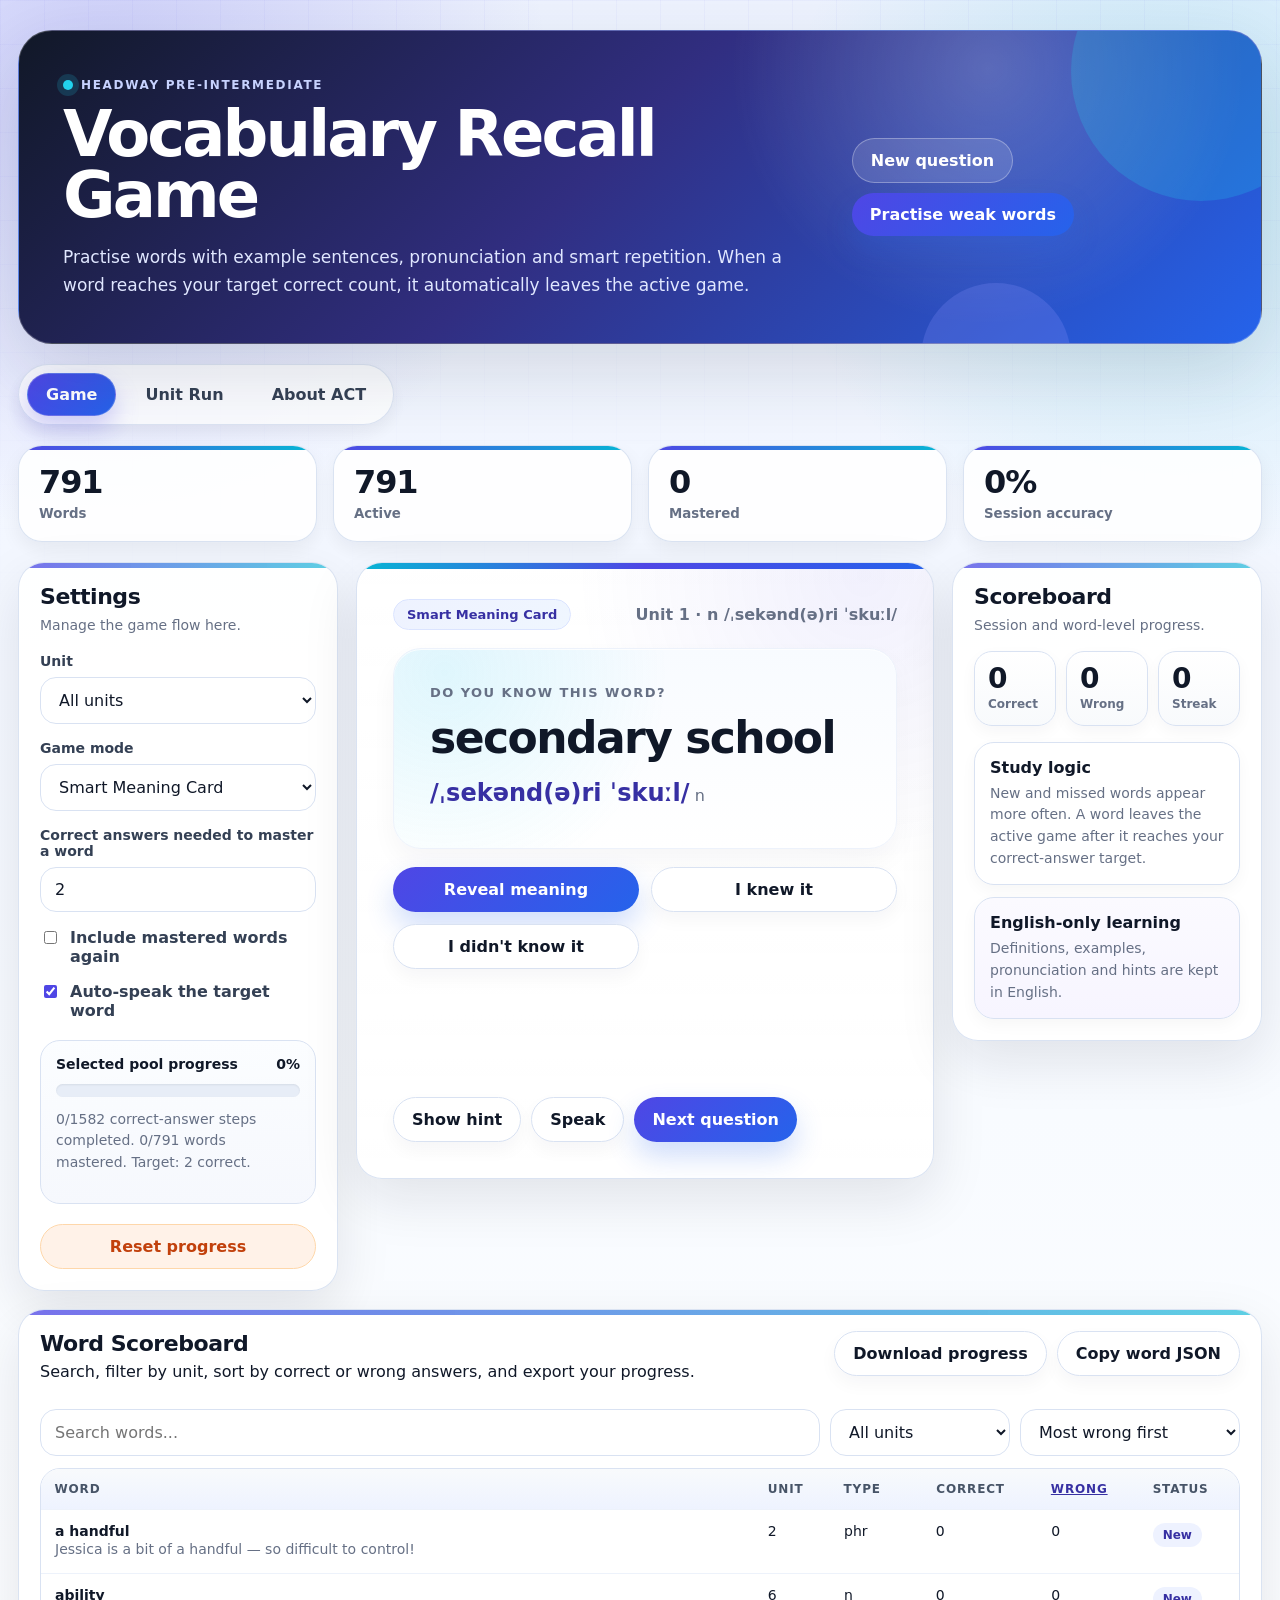
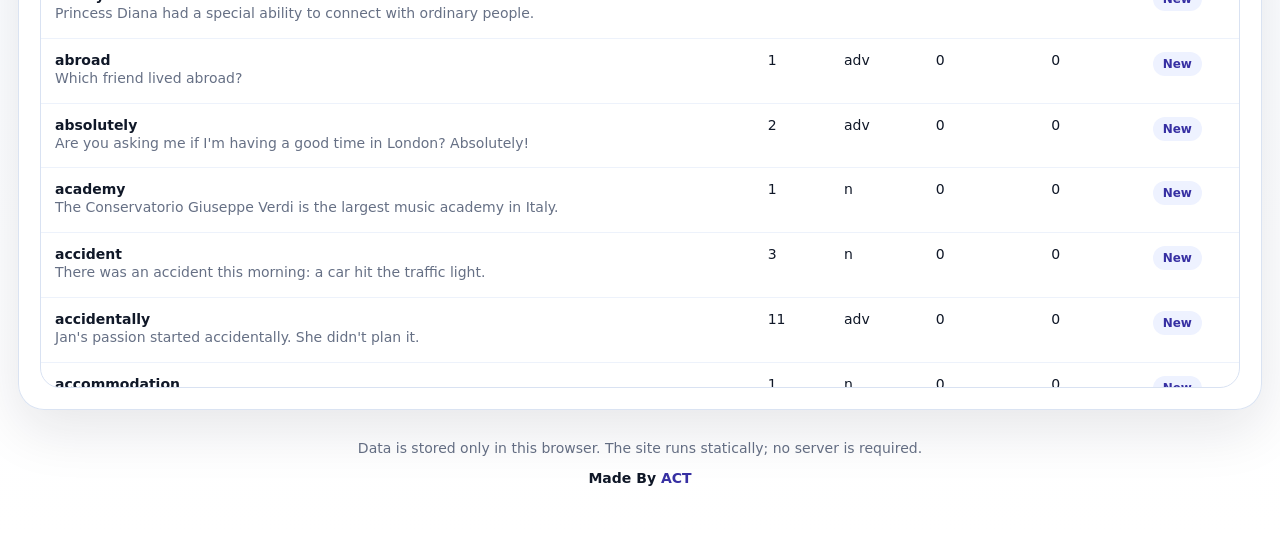
==== vocabulary-game/index.html @ 0c507285 "Add files via upload" ====
<!DOCTYPE html>
<html lang="en">
<head>
  <meta charset="UTF-8" />
  <meta name="viewport" content="width=device-width, initial-scale=1.0" />
  <title>Vocabulary Recall Game</title>
  <link rel="stylesheet" href="styles.css" />
</head>
<body>
  <div class="page-shell">
    <header class="site-header">
      <div>
        <p class="eyebrow">Headway Pre-Intermediate</p>
        <h1>Vocabulary Recall Game</h1>
        <p class="subtitle">Practise words with example sentences, pronunciation and smart repetition. When a word reaches your target correct count, it automatically leaves the active game.</p>
      </div>
      <div class="header-actions">
        <button class="ghost-button" id="newGameBtn">New question</button>
        <button class="primary-button" id="reviewBtn">Practise weak words</button>
      </div>
    </header>

    <nav class="page-tabs" aria-label="Main navigation">
      <button class="page-tab active" type="button" data-page="game">Game</button>
      <button class="page-tab" type="button" data-page="run">Unit Run</button>
      <button class="page-tab" type="button" data-page="about">About ACT</button>
    </nav>

    <section id="gamePage" class="page-view active">
      <section class="stats-strip" aria-label="General progress">
        <article><span id="totalWordsStat">0</span><small>Words</small></article>
        <article><span id="activeWordsStat">0</span><small>Active</small></article>
        <article><span id="masteredWordsStat">0</span><small>Mastered</small></article>
        <article><span id="sessionAccuracyStat">0%</span><small>Session accuracy</small></article>
      </section>

      <main class="app-grid">
        <aside class="panel settings-panel">
          <div class="panel-heading">
            <h2>Settings</h2>
            <p>Manage the game flow here.</p>
          </div>

          <label class="field-label" for="unitSelect">Unit</label>
          <select id="unitSelect"></select>

          <label class="field-label" for="modeSelect">Game mode</label>
          <select id="modeSelect">
            <option value="meaningCard">Smart Meaning Card</option>
            <option value="typeWord">Definition → Type the word</option>
            <option value="wordMeaning">Word → Choose the meaning</option>
          </select>

          <label class="field-label" for="targetCorrect">Correct answers needed to master a word</label>
          <input id="targetCorrect" type="number" min="1" max="10" value="2" />

          <label class="check-row">
            <input id="includeMastered" type="checkbox" />
            <span>Include mastered words again</span>
          </label>

          <label class="check-row">
            <input id="autoSpeak" type="checkbox" checked />
            <span>Auto-speak the target word</span>
          </label>

          <div class="progress-box">
            <div class="progress-top"><span>Selected pool progress</span><strong id="poolPercent">0%</strong></div>
            <div class="progress-track"><div id="poolProgress" class="progress-fill"></div></div>
            <p id="poolSummary" class="muted">No data yet.</p>
          </div>

          <button class="danger-button" id="resetProgressBtn">Reset progress</button>
        </aside>

        <section class="game-card" aria-live="polite">
          <div class="game-card-top">
            <span id="questionModeBadge" class="badge">Game</span>
            <span id="wordMeta" class="word-meta">Unit -</span>
          </div>

          <div id="questionArea" class="question-area"></div>
          <div id="optionsArea" class="options-area"></div>
          <div id="feedbackArea" class="feedback-area"></div>

          <div class="game-actions">
            <button class="ghost-button" id="hintBtn">Show hint</button>
            <button class="ghost-button" id="speakBtn">Speak</button>
            <button class="primary-button" id="nextBtn">Next question</button>
          </div>
        </section>

        <aside class="panel session-panel">
          <div class="panel-heading">
            <h2>Scoreboard</h2>
            <p>Session and word-level progress.</p>
          </div>
          <div class="score-mini">
            <div><strong id="sessionCorrect">0</strong><span>Correct</span></div>
            <div><strong id="sessionWrong">0</strong><span>Wrong</span></div>
            <div><strong id="sessionStreak">0</strong><span>Streak</span></div>
          </div>
          <div class="tip-card">
            <strong>Study logic</strong>
            <p>New and missed words appear more often. A word leaves the active game after it reaches your correct-answer target.</p>
          </div>
          <div class="tip-card english-only">
            <strong>English-only learning</strong>
            <p>Definitions, examples, pronunciation and hints are kept in English.</p>
          </div>
        </aside>
      </main>

      <section class="management-grid scoreboard-only">
        <div class="panel table-panel">
          <div class="table-header">
            <div>
              <h2>Word Scoreboard</h2>
              <p>Search, filter by unit, sort by correct or wrong answers, and export your progress.</p>
            </div>
            <div class="row-actions">
              <button class="ghost-button" id="exportProgressBtn">Download progress</button>
              <button class="ghost-button" id="copyWordsBtn">Copy word JSON</button>
            </div>
          </div>
          <div class="score-controls">
            <input id="searchInput" class="search-input" placeholder="Search words..." />
            <select id="scoreUnitFilter" aria-label="Filter scoreboard by unit"></select>
            <select id="scoreSortSelect" aria-label="Sort scoreboard">
              <option value="wrongDesc">Most wrong first</option>
              <option value="wrongAsc">Fewest wrong first</option>
              <option value="correctDesc">Most correct first</option>
              <option value="correctAsc">Fewest correct first</option>
              <option value="unitAsc">Unit order</option>
              <option value="unitDesc">Unit order reverse</option>
              <option value="typeAsc">Type A–Z</option>
              <option value="typeDesc">Type Z–A</option>
              <option value="statusDesc">Status: mastered first</option>
              <option value="statusAsc">Status: new first</option>
              <option value="az">A–Z</option>
              <option value="za">Z–A</option>
            </select>
          </div>
          <div class="table-scroll">
            <table>
              <thead>
                <tr>
                  <th><button class="score-sort-header" type="button" data-score-sort="word">Word</button></th>
                  <th><button class="score-sort-header" type="button" data-score-sort="unit">Unit</button></th>
                  <th><button class="score-sort-header" type="button" data-score-sort="type">Type</button></th>
                  <th><button class="score-sort-header" type="button" data-score-sort="correct">Correct</button></th>
                  <th><button class="score-sort-header" type="button" data-score-sort="wrong">Wrong</button></th>
                  <th><button class="score-sort-header" type="button" data-score-sort="status">Status</button></th>
                </tr>
              </thead>
              <tbody id="scoreTableBody"></tbody>
            </table>
          </div>
        </div>
      </section>
    </section>

    <section id="runPage" class="page-view">
      <section class="panel run-hero-panel">
        <div>
          <p class="eyebrow dark-eyebrow">Fast practice</p>
          <h2>Unit Run Challenge</h2>
          <p>Choose a unit or all words, then play a short run focused on fast recall. Your normal word progress and scoreboard continue to update in the background.</p>
        </div>
        <div class="run-hero-stats" aria-label="Run summary">
          <article><strong id="runLearnedTotal">0</strong><span>Mastered words</span></article>
          <article><strong id="runActiveTotal">0</strong><span>Active words</span></article>
        </div>
      </section>

      <main class="run-layout">
        <aside class="panel run-setup-panel">
          <div class="panel-heading">
            <h2>Run Setup</h2>
            <p>Start a quick game-like session. The run mixes the three learning modes automatically.</p>
          </div>

          <label class="field-label" for="runUnitSelect">Run unit</label>
          <select id="runUnitSelect"></select>

          <label class="field-label" for="runLengthSelect">Run length</label>
          <select id="runLengthSelect">
            <option value="10">10 words · quick run</option>
            <option value="20" selected>20 words · standard run</option>
            <option value="30">30 words · long run</option>
          </select>

          <button class="primary-button full-button" id="startRunBtn">Start Unit Run</button>

          <div class="progress-box run-progress-box">
            <div class="progress-top"><span>Run progress</span><strong id="runPercent">0%</strong></div>
            <div class="progress-track"><div id="runProgress" class="progress-fill"></div></div>
            <p id="runCounter" class="muted">No run started yet.</p>
          </div>

          <div class="run-mini-score">
            <div><strong id="runCorrect">0</strong><span>Correct</span></div>
            <div><strong id="runWrong">0</strong><span>Wrong</span></div>
            <div><strong id="runLearned">0</strong><span>Learned</span></div>
          </div>
        </aside>

        <section class="game-card run-game-card" aria-live="polite">
          <div class="game-card-top">
            <span id="runModeBadge" class="badge">Unit Run</span>
            <span id="runWordMeta" class="word-meta">Choose a run to begin</span>
          </div>

          <div id="runQuestionArea" class="question-area"></div>
          <div id="runOptionsArea" class="options-area"></div>
          <div id="runFeedbackArea" class="feedback-area"></div>

          <div class="game-actions">
            <button class="ghost-button" id="runHintBtn">Show hint</button>
            <button class="ghost-button" id="runSpeakBtn">Speak</button>
            <button class="primary-button" id="runNextBtn">Next question</button>
            <button class="ghost-button" id="runQuitBtn">End run</button>
          </div>
        </section>

        <aside class="panel run-result-panel hidden" id="runResultsPanel">
          <div class="panel-heading">
            <h2>Run Results</h2>
            <p>Your progress after this challenge.</p>
          </div>
          <div id="runResultsContent"></div>
          <div class="row-actions run-result-actions">
            <button class="primary-button" id="replayRunBtn">Play again</button>
            <button class="ghost-button" id="runReviewWeakBtn">Review weak words</button>
          </div>
        </aside>
      </main>
    </section>

    <section id="addPage" class="page-view">
      <section class="management-grid add-only">
        <div class="panel add-panel">
          <div class="panel-heading">
            <h2>Add Your Own Words</h2>
            <p>Your added words are stored in this browser and included in the game.</p>
          </div>
          <form id="addWordForm" class="word-form">
            <input name="english" placeholder="English word / phrase" required />
            <input name="partOfSpeech" placeholder="Part of speech, e.g. n, v, adj" />
            <input name="phonetics" placeholder="Phonetics, e.g. /wɜːd/" />
            <input name="unit" type="number" min="1" max="99" placeholder="Unit" />
            <textarea name="example" placeholder="English example sentence" required></textarea>
            <textarea name="definition" placeholder="Optional English definition / clue"></textarea>
            <button class="primary-button" type="submit">Add word</button>
          </form>

          <details class="import-box">
            <summary>Bulk add with CSV / JSON</summary>
            <p class="muted">CSV columns: english, partOfSpeech, phonetics, example, unit, definition</p>
            <textarea id="bulkInput" placeholder='english,partOfSpeech,phonetics,example,unit
reliable,adj,/rɪˈlaɪəb(ə)l/,She is a reliable friend.,7'></textarea>
            <div class="row-actions">
              <button class="ghost-button" id="importCsvBtn">Import</button>
              <button class="ghost-button" id="exportCustomBtn">Export custom words</button>
            </div>
          </details>
        </div>
      </section>
    </section>

    <section id="aboutPage" class="page-view">
      <div class="panel about-panel">
        <div class="panel-heading">
          <h2>About ACT</h2>
          <p>This vocabulary game was made by ACT.</p>
        </div>
        <p>For feature requests or extra development requests, contact: <a href="mailto:acantutar3@gmail.com">acantutar3@gmail.com</a>.</p>
      </div>
    </section>

    <footer class="site-footer">
      <p>Data is stored only in this browser. The site runs statically; no server is required.</p>
      <p class="footer-credit">Made By <a href="#about" id="actFooterLink">ACT</a></p>
    </footer>
  </div>

  <div id="toast" class="toast" role="status"></div>
  <script src="words.js"></script>
  <script src="app.js"></script>
</body>
</html>
---- vocabulary-game/styles.css ----
:root {
  --bg: #eef3ff;
  --bg-2: #f8fbff;
  --card: #ffffff;
  --card-soft: #f9fbff;
  --ink: #101828;
  --muted: #667085;
  --muted-2: #98a2b3;
  --line: #d9e2f2;
  --line-soft: #edf2fb;
  --primary: #4f46e5;
  --primary-dark: #3730a3;
  --primary-soft: #eef2ff;
  --accent: #06b6d4;
  --accent-soft: #ecfeff;
  --success: #16803c;
  --success-bg: #e8f8ef;
  --danger: #c2410c;
  --danger-bg: #fff2e8;
  --warning: #b7791f;
  --warning-bg: #fff8e6;
  --shadow-sm: 0 8px 20px rgba(16, 24, 40, .06);
  --shadow: 0 20px 55px rgba(16, 24, 40, .10);
  --shadow-lg: 0 28px 80px rgba(30, 41, 59, .14);
  --radius: 26px;
  --radius-sm: 18px;
}

* { box-sizing: border-box; }

html { scroll-behavior: smooth; }

body {
  margin: 0;
  min-height: 100vh;
  font-family: Inter, ui-sans-serif, system-ui, -apple-system, BlinkMacSystemFont, "Segoe UI", sans-serif;
  background:
    radial-gradient(circle at 8% 4%, rgba(79, 70, 229, .22), transparent 28rem),
    radial-gradient(circle at 92% 8%, rgba(6, 182, 212, .18), transparent 25rem),
    linear-gradient(180deg, var(--bg) 0%, var(--bg-2) 52%, #ffffff 100%);
  color: var(--ink);
}

body::before {
  content: "";
  position: fixed;
  inset: 0;
  pointer-events: none;
  background-image:
    linear-gradient(rgba(79, 70, 229, .035) 1px, transparent 1px),
    linear-gradient(90deg, rgba(79, 70, 229, .035) 1px, transparent 1px);
  background-size: 44px 44px;
  mask-image: linear-gradient(180deg, #000 0%, transparent 70%);
}

button, input, select, textarea { font: inherit; }
button { cursor: pointer; }
button:focus-visible, input:focus-visible, select:focus-visible, textarea:focus-visible, a:focus-visible {
  outline: 3px solid rgba(79, 70, 229, .28);
  outline-offset: 3px;
}
::selection { background: rgba(79, 70, 229, .18); }

.page-shell {
  position: relative;
  width: min(1440px, calc(100% - 36px));
  margin: 0 auto;
  padding: 30px 0 52px;
}

.site-header {
  position: relative;
  overflow: hidden;
  display: flex;
  justify-content: space-between;
  gap: 28px;
  align-items: center;
  padding: clamp(28px, 4vw, 44px);
  border: 1px solid rgba(255, 255, 255, .24);
  border-radius: 34px;
  background:
    radial-gradient(circle at 78% 12%, rgba(255, 255, 255, .22), transparent 16rem),
    linear-gradient(135deg, #111827 0%, #312e81 46%, #2563eb 100%);
  color: #fff;
  box-shadow: var(--shadow-lg);
}

.site-header::before,
.site-header::after {
  content: "";
  position: absolute;
  border-radius: 999px;
  pointer-events: none;
}
.site-header::before {
  width: 260px;
  height: 260px;
  right: -70px;
  top: -90px;
  background: rgba(34, 211, 238, .22);
}
.site-header::after {
  width: 150px;
  height: 150px;
  right: 190px;
  bottom: -90px;
  background: rgba(129, 140, 248, .26);
}
.site-header > * { position: relative; z-index: 1; }

.eyebrow {
  display: inline-flex;
  align-items: center;
  gap: 8px;
  margin: 0 0 12px;
  letter-spacing: .14em;
  text-transform: uppercase;
  color: #c7d2fe;
  font-weight: 850;
  font-size: 12px;
}
.eyebrow::before {
  content: "";
  width: 10px;
  height: 10px;
  border-radius: 50%;
  background: #22d3ee;
  box-shadow: 0 0 0 6px rgba(34, 211, 238, .16);
}

h1, h2, h3, p { margin-top: 0; }
h1 {
  max-width: 900px;
  font-size: clamp(36px, 5vw, 66px);
  line-height: .96;
  letter-spacing: -.045em;
  margin-bottom: 16px;
}
h2 { font-size: 22px; letter-spacing: -.02em; margin-bottom: 6px; }
h3 { letter-spacing: -.015em; }
.subtitle { max-width: 820px; color: #e0e7ff; font-size: 17px; line-height: 1.65; margin-bottom: 0; }
.header-actions, .row-actions, .game-actions { display: flex; gap: 10px; flex-wrap: wrap; }

.page-tabs {
  display: flex;
  gap: 10px;
  flex-wrap: wrap;
  margin: 20px 0;
  padding: 8px;
  width: fit-content;
  max-width: 100%;
  border: 1px solid rgba(217, 226, 242, .9);
  border-radius: 999px;
  background: rgba(255, 255, 255, .76);
  box-shadow: var(--shadow-sm);
}
.page-tab {
  border: 1px solid transparent;
  background: transparent;
  color: #344054;
  border-radius: 999px;
  padding: 11px 18px;
  font-weight: 850;
  transition: transform .16s ease, background .16s ease, color .16s ease, box-shadow .16s ease;
}
.page-tab:hover { background: #f5f7fb; transform: translateY(-1px); }
.page-tab.active {
  background: linear-gradient(135deg, var(--primary), #2563eb);
  border-color: rgba(255,255,255,.2);
  color: #fff;
  box-shadow: 0 12px 24px rgba(79, 70, 229, .25);
}
.page-view { display: none; }
.page-view.active { display: block; }

.primary-button, .ghost-button, .danger-button {
  border: 0;
  border-radius: 999px;
  padding: 12px 18px;
  font-weight: 800;
  transition: transform .18s ease, box-shadow .18s ease, background .18s ease, border-color .18s ease, color .18s ease;
}
.primary-button {
  background: linear-gradient(135deg, var(--primary), #2563eb);
  color: #fff;
  box-shadow: 0 14px 28px rgba(37, 99, 235, .22);
}
.primary-button:hover { background: linear-gradient(135deg, var(--primary-dark), #1d4ed8); transform: translateY(-1px); box-shadow: 0 18px 36px rgba(37, 99, 235, .28); }
.ghost-button { background: #fff; color: var(--ink); border: 1px solid var(--line); box-shadow: 0 8px 18px rgba(16, 24, 40, .04); }
.site-header .ghost-button { background: rgba(255,255,255,.12); color: #fff; border-color: rgba(255,255,255,.30); box-shadow: none; }
.ghost-button:hover { transform: translateY(-1px); border-color: #c7d2fe; box-shadow: 0 12px 24px rgba(16, 24, 40, .08); }
.site-header .ghost-button:hover { background: rgba(255,255,255,.18); border-color: rgba(255,255,255,.48); }
.danger-button { background: var(--danger-bg); color: var(--danger); width: 100%; border: 1px solid #fed7aa; }
.danger-button:hover { transform: translateY(-1px); box-shadow: 0 12px 24px rgba(194, 65, 12, .12); }

.stats-strip {
  display: grid;
  grid-template-columns: repeat(4, 1fr);
  gap: 16px;
  margin: 20px 0;
}
.stats-strip article {
  position: relative;
  overflow: hidden;
  background: rgba(255,255,255,.88);
  border: 1px solid rgba(217, 226, 242, .96);
  border-radius: 24px;
  padding: 20px;
  box-shadow: var(--shadow-sm);
}
.stats-strip article::before {
  content: "";
  position: absolute;
  left: 0;
  right: 0;
  top: 0;
  height: 4px;
  background: linear-gradient(90deg, var(--primary), var(--accent));
}
.stats-strip span { display: block; font-size: 32px; line-height: 1; font-weight: 900; letter-spacing: -.035em; }
.stats-strip small { display: block; margin-top: 8px; color: var(--muted); font-weight: 800; }

.app-grid {
  display: grid;
  grid-template-columns: 320px minmax(0, 1fr) 310px;
  gap: 18px;
  align-items: start;
}

.panel, .game-card {
  background: rgba(255,255,255,.92);
  border: 1px solid rgba(217, 226, 242, .96);
  border-radius: var(--radius);
  box-shadow: var(--shadow);
}
.panel {
  position: relative;
  overflow: hidden;
  padding: 21px;
}
.panel::before {
  content: "";
  position: absolute;
  inset: 0 0 auto 0;
  height: 5px;
  background: linear-gradient(90deg, rgba(79, 70, 229, .85), rgba(6, 182, 212, .72));
  opacity: .9;
}
.panel-heading { position: relative; }
.panel-heading p, .muted { color: var(--muted); font-size: 14px; line-height: 1.55; margin-bottom: 14px; }

.field-label {
  display: block;
  font-weight: 850;
  color: #344054;
  margin: 16px 0 8px;
  font-size: 14px;
}
select, input, textarea {
  width: 100%;
  border: 1px solid var(--line);
  border-radius: 16px;
  padding: 12px 14px;
  background: #fff;
  color: var(--ink);
  outline: none;
  transition: border-color .18s ease, box-shadow .18s ease, background .18s ease;
}
select:hover, input:hover, textarea:hover { border-color: #c7d2fe; }
select:focus, input:focus, textarea:focus { border-color: #818cf8; box-shadow: 0 0 0 4px rgba(129, 140, 248, .18); }
textarea { min-height: 92px; resize: vertical; }

.check-row {
  display: flex;
  gap: 10px;
  align-items: flex-start;
  color: #344054;
  font-weight: 700;
  margin: 16px 0;
}
.check-row input { width: auto; margin-top: 3px; accent-color: var(--primary); }
.progress-box {
  background: linear-gradient(180deg, #fbfdff, #f6f8fd);
  border: 1px solid var(--line);
  border-radius: 20px;
  padding: 15px;
  margin: 20px 0;
}
.progress-top { display: flex; justify-content: space-between; gap: 12px; font-weight: 850; font-size: 14px; }
.progress-track { height: 13px; background: #e7edf7; border-radius: 999px; overflow: hidden; margin: 12px 0; box-shadow: inset 0 1px 2px rgba(16, 24, 40, .08); }
.progress-fill { height: 100%; width: 0%; background: linear-gradient(90deg, #22d3ee, #4f46e5, #2563eb); border-radius: 999px; transition: width .3s ease; }

.game-card {
  position: relative;
  overflow: hidden;
  padding: clamp(22px, 3vw, 36px);
  min-height: 520px;
  background:
    radial-gradient(circle at 88% 2%, rgba(79, 70, 229, .08), transparent 18rem),
    linear-gradient(180deg, rgba(255,255,255,.98), rgba(255,255,255,.92));
}
.game-card::before {
  content: "";
  position: absolute;
  inset: 0 0 auto 0;
  height: 6px;
  background: linear-gradient(90deg, var(--accent), var(--primary), #2563eb);
}
.game-card > * { position: relative; }
.game-card-top { display: flex; justify-content: space-between; align-items: center; gap: 12px; margin-bottom: 18px; }
.badge {
  display: inline-flex; align-items: center; gap: 8px;
  padding: 7px 13px;
  background: linear-gradient(135deg, var(--primary-soft), #eff6ff);
  color: var(--primary-dark);
  border: 1px solid #dbe4ff;
  border-radius: 999px;
  font-weight: 900;
  font-size: 13px;
}
.word-meta { color: var(--muted); font-weight: 800; }
.question-area {
  min-height: 178px;
  display: flex;
  flex-direction: column;
  justify-content: center;
  border-radius: 28px;
  background:
    radial-gradient(circle at 10% 12%, rgba(34, 211, 238, .12), transparent 14rem),
    linear-gradient(180deg, #f8fbff, #ffffff);
  border: 1px solid var(--line-soft);
  padding: clamp(20px, 4vw, 36px);
  margin-bottom: 18px;
  box-shadow: inset 0 1px 0 rgba(255,255,255,.8), 0 12px 26px rgba(16, 24, 40, .04);
}
.question-label { color: var(--muted); font-weight: 900; font-size: 13px; text-transform: uppercase; letter-spacing: .11em; margin-bottom: 12px; }
.question-text { font-size: clamp(26px, 4vw, 44px); line-height: 1.16; font-weight: 900; letter-spacing: -.035em; margin: 0; }
.question-subtext { margin: 12px 0 0; color: var(--muted); font-size: 16px; line-height: 1.55; }
.phonetic { font-size: 24px; color: var(--primary-dark); font-weight: 900; }
.options-area { display: grid; grid-template-columns: repeat(2, minmax(0, 1fr)); gap: 12px; }
.option-button {
  border: 1px solid var(--line);
  background: #fff;
  color: var(--ink);
  border-radius: 20px;
  min-height: 66px;
  padding: 15px 16px;
  text-align: left;
  font-weight: 850;
  box-shadow: var(--shadow-sm);
  transition: transform .16s ease, border-color .16s ease, box-shadow .16s ease, background .16s ease;
}
.option-button:hover { border-color: #a5b4fc; transform: translateY(-1px); box-shadow: 0 14px 28px rgba(16, 24, 40, .08); }
.option-button.correct { background: linear-gradient(180deg, #effdf4, var(--success-bg)); border-color: #86efac; color: var(--success); }
.option-button.wrong { background: linear-gradient(180deg, #fff7ed, var(--danger-bg)); border-color: #fed7aa; color: var(--danger); }
.option-button:disabled { cursor: default; opacity: .92; transform: none; box-shadow: var(--shadow-sm); }
.option-button.sentence-option { font-weight: 700; line-height: 1.4; }

.feedback-area { min-height: 92px; margin: 18px 0; }
.feedback-box {
  padding: 15px 16px;
  border-radius: 20px;
  border: 1px solid var(--line);
  background: #f8fafc;
  box-shadow: 0 8px 20px rgba(16, 24, 40, .035);
}
.feedback-box.success { border-color: #86efac; background: var(--success-bg); }
.feedback-box.danger { border-color: #fed7aa; background: var(--danger-bg); }
.feedback-box strong { display: block; margin-bottom: 6px; }
.example-reveal { margin: 8px 0 0; color: #344054; line-height: 1.55; }

.score-mini { display: grid; grid-template-columns: repeat(3, 1fr); gap: 10px; margin-bottom: 16px; }
.score-mini div {
  border: 1px solid var(--line);
  border-radius: 18px;
  padding: 13px;
  background: linear-gradient(180deg, #ffffff, #f8fafc);
  box-shadow: 0 6px 16px rgba(16, 24, 40, .04);
}
.score-mini strong { display: block; font-size: 28px; line-height: 1; letter-spacing: -.03em; }
.score-mini span { color: var(--muted); font-size: 12px; font-weight: 850; }
.tip-card { border: 1px solid var(--line); border-radius: 20px; padding: 15px; background: #fff; margin-top: 12px; box-shadow: 0 6px 16px rgba(16, 24, 40, .035); }
.tip-card p { margin: 6px 0 0; color: var(--muted); font-size: 14px; line-height: 1.55; }
.english-only { background: linear-gradient(180deg, #fbfaff, #f7f5ff); }

.management-grid { display: grid; grid-template-columns: 420px 1fr; gap: 18px; margin-top: 18px; align-items: start; }
.management-grid.scoreboard-only, .management-grid.add-only { grid-template-columns: 1fr; }
.add-only .add-panel { max-width: 820px; width: 100%; margin: 0 auto; }
.about-panel { max-width: 760px; margin: 0 auto; }
.word-form { display: grid; gap: 10px; }
.import-box { margin-top: 16px; border-top: 1px solid var(--line); padding-top: 16px; }
.import-box summary { font-weight: 850; cursor: pointer; }
.import-box textarea { margin: 12px 0; min-height: 120px; }
.table-header { display: flex; justify-content: space-between; gap: 16px; align-items: flex-start; margin-bottom: 12px; }
.score-controls { display: grid; grid-template-columns: minmax(220px, 1fr) 180px 220px; gap: 10px; margin-bottom: 12px; }
.search-input { margin-bottom: 0; }
.table-scroll { overflow: auto; max-height: 520px; border: 1px solid var(--line); border-radius: 20px; background: #fff; box-shadow: inset 0 1px 0 rgba(255,255,255,.9); }
table { width: 100%; border-collapse: collapse; min-width: 720px; }
th, td { padding: 13px 14px; border-bottom: 1px solid var(--line-soft); text-align: left; font-size: 14px; vertical-align: top; }
tbody tr { transition: background .14s ease; }
tbody tr:hover { background: #f8fbff; }
th { position: sticky; top: 0; background: linear-gradient(180deg, #f8fafc, #eef3ff); z-index: 1; color: #475467; font-size: 12px; text-transform: uppercase; letter-spacing: .07em; }
.status-pill { display: inline-flex; border-radius: 999px; padding: 5px 10px; font-size: 12px; font-weight: 900; }
.status-pill.mastered { color: var(--success); background: var(--success-bg); }
.status-pill.learning { color: var(--warning); background: var(--warning-bg); }
.status-pill.new { color: var(--primary-dark); background: var(--primary-soft); }
.site-footer { color: var(--muted); text-align: center; margin-top: 30px; font-size: 14px; }
.footer-credit { font-weight: 900; color: var(--ink); margin-bottom: 0; }
.footer-credit a { color: var(--primary-dark); text-decoration: none; }
.footer-credit a:hover { text-decoration: underline; }
.toast {
  position: fixed; right: 22px; bottom: 22px;
  background: #111827; color: #fff;
  padding: 12px 16px; border-radius: 16px;
  opacity: 0; transform: translateY(10px); pointer-events: none;
  transition: opacity .2s ease, transform .2s ease;
  max-width: 360px; z-index: 10;
  box-shadow: 0 18px 38px rgba(17, 24, 39, .26);
}
.toast.show { opacity: 1; transform: translateY(0); }
.hidden { display: none !important; }

.explanation-option { font-weight: 700; line-height: 1.4; }
.type-clue-text { font-size: clamp(20px, 3vw, 32px); }
.type-answer-form { display: grid; grid-template-columns: minmax(0, 1fr) auto; gap: 10px; width: 100%; }
.type-answer-form input.correct-input { border-color: #86efac; background: var(--success-bg); color: var(--success); font-weight: 850; }
.type-answer-form input.wrong-input { border-color: #fed7aa; background: var(--danger-bg); color: var(--danger); font-weight: 850; }
.score-sort-header {
  border: 0;
  background: transparent;
  color: inherit;
  font: inherit;
  text-transform: inherit;
  letter-spacing: inherit;
  padding: 0;
  font-weight: 900;
  cursor: pointer;
}
.score-sort-header:hover,
.score-sort-header.active { color: var(--primary-dark); text-decoration: underline; }

@media (prefers-reduced-motion: reduce) {
  *, *::before, *::after { scroll-behavior: auto !important; transition-duration: .01ms !important; animation-duration: .01ms !important; }
}

@media (max-width: 1120px) {
  .app-grid, .management-grid { grid-template-columns: 1fr; }
  .settings-panel { order: 2; }
  .session-panel { order: 3; }
}
@media (max-width: 760px) {
  .page-shell { width: min(100% - 18px, 1440px); padding-top: 10px; }
  .site-header { display: block; padding: 24px; border-radius: 26px; }
  .site-header::after { display: none; }
  .header-actions { margin-top: 18px; }
  .page-tabs { width: 100%; border-radius: 24px; }
  .page-tab { flex: 1 1 auto; }
  .stats-strip { grid-template-columns: repeat(2, 1fr); }
  .options-area { grid-template-columns: 1fr; }
  .score-controls { grid-template-columns: 1fr; }
  .table-header { display: block; }
  .type-answer-form { grid-template-columns: 1fr; }
  h1 { font-size: 36px; }
}
@media (max-width: 480px) {
  .stats-strip { grid-template-columns: 1fr; }
  .score-mini { grid-template-columns: 1fr; }
  .game-card-top { align-items: flex-start; flex-direction: column; }
}

.dictionary-definition-list {
  margin: 8px 0 0 20px;
  padding: 0;
  color: #344054;
  line-height: 1.55;
}
.dictionary-definition-list li + li { margin-top: 6px; }

.full-button { width: 100%; justify-content: center; margin-top: 18px; }
.dark-eyebrow { color: var(--primary-dark); margin-bottom: 8px; }
.dark-eyebrow::before { background: var(--primary); box-shadow: 0 0 0 6px rgba(79, 70, 229, .12); }
.run-hero-panel {
  display: flex;
  justify-content: space-between;
  gap: 22px;
  align-items: center;
  margin: 20px 0 18px;
  background:
    radial-gradient(circle at 88% 12%, rgba(34, 211, 238, .12), transparent 16rem),
    linear-gradient(180deg, rgba(255,255,255,.96), rgba(255,255,255,.88));
}
.run-hero-panel h2 { font-size: clamp(28px, 4vw, 44px); margin-bottom: 8px; }
.run-hero-panel p { color: var(--muted); line-height: 1.6; max-width: 780px; margin-bottom: 0; }
.run-hero-stats { display: grid; grid-template-columns: repeat(2, minmax(120px, 1fr)); gap: 12px; min-width: 280px; }
.run-hero-stats article, .run-result-grid article, .run-mini-score div {
  border: 1px solid var(--line);
  border-radius: 20px;
  background: linear-gradient(180deg, #ffffff, #f8fafc);
  box-shadow: 0 6px 16px rgba(16, 24, 40, .04);
  padding: 14px;
}
.run-hero-stats strong, .run-result-grid strong, .run-mini-score strong {
  display: block;
  font-size: 28px;
  line-height: 1;
  letter-spacing: -.03em;
}
.run-hero-stats span, .run-result-grid span, .run-mini-score span { color: var(--muted); font-size: 12px; font-weight: 850; }
.run-layout {
  display: grid;
  grid-template-columns: 300px minmax(0, 1fr) 320px;
  gap: 18px;
  align-items: start;
}
.run-game-card { min-height: 560px; }
.run-progress-box { margin-bottom: 14px; }
.run-mini-score { display: grid; grid-template-columns: repeat(3, 1fr); gap: 9px; }
.run-result-panel { background: linear-gradient(180deg, rgba(255,255,255,.96), rgba(248,251,255,.94)); }
.run-result-grid { display: grid; grid-template-columns: repeat(2, 1fr); gap: 10px; margin: 12px 0 16px; }
.run-word-list { border-top: 1px solid var(--line); padding-top: 14px; margin-top: 14px; }
.run-word-list strong { display: block; margin-bottom: 8px; }
.run-word-list ul { margin: 0; padding-left: 18px; color: #344054; line-height: 1.7; }
.run-result-actions { margin-top: 16px; }

@media (max-width: 1120px) {
  .run-layout { grid-template-columns: 1fr; }
  .run-result-panel { order: 3; }
}
@media (max-width: 760px) {
  .run-hero-panel { display: block; }
  .run-hero-stats { min-width: 0; margin-top: 16px; }
}
@media (max-width: 480px) {
  .run-hero-stats, .run-result-grid, .run-mini-score { grid-template-columns: 1fr; }
}
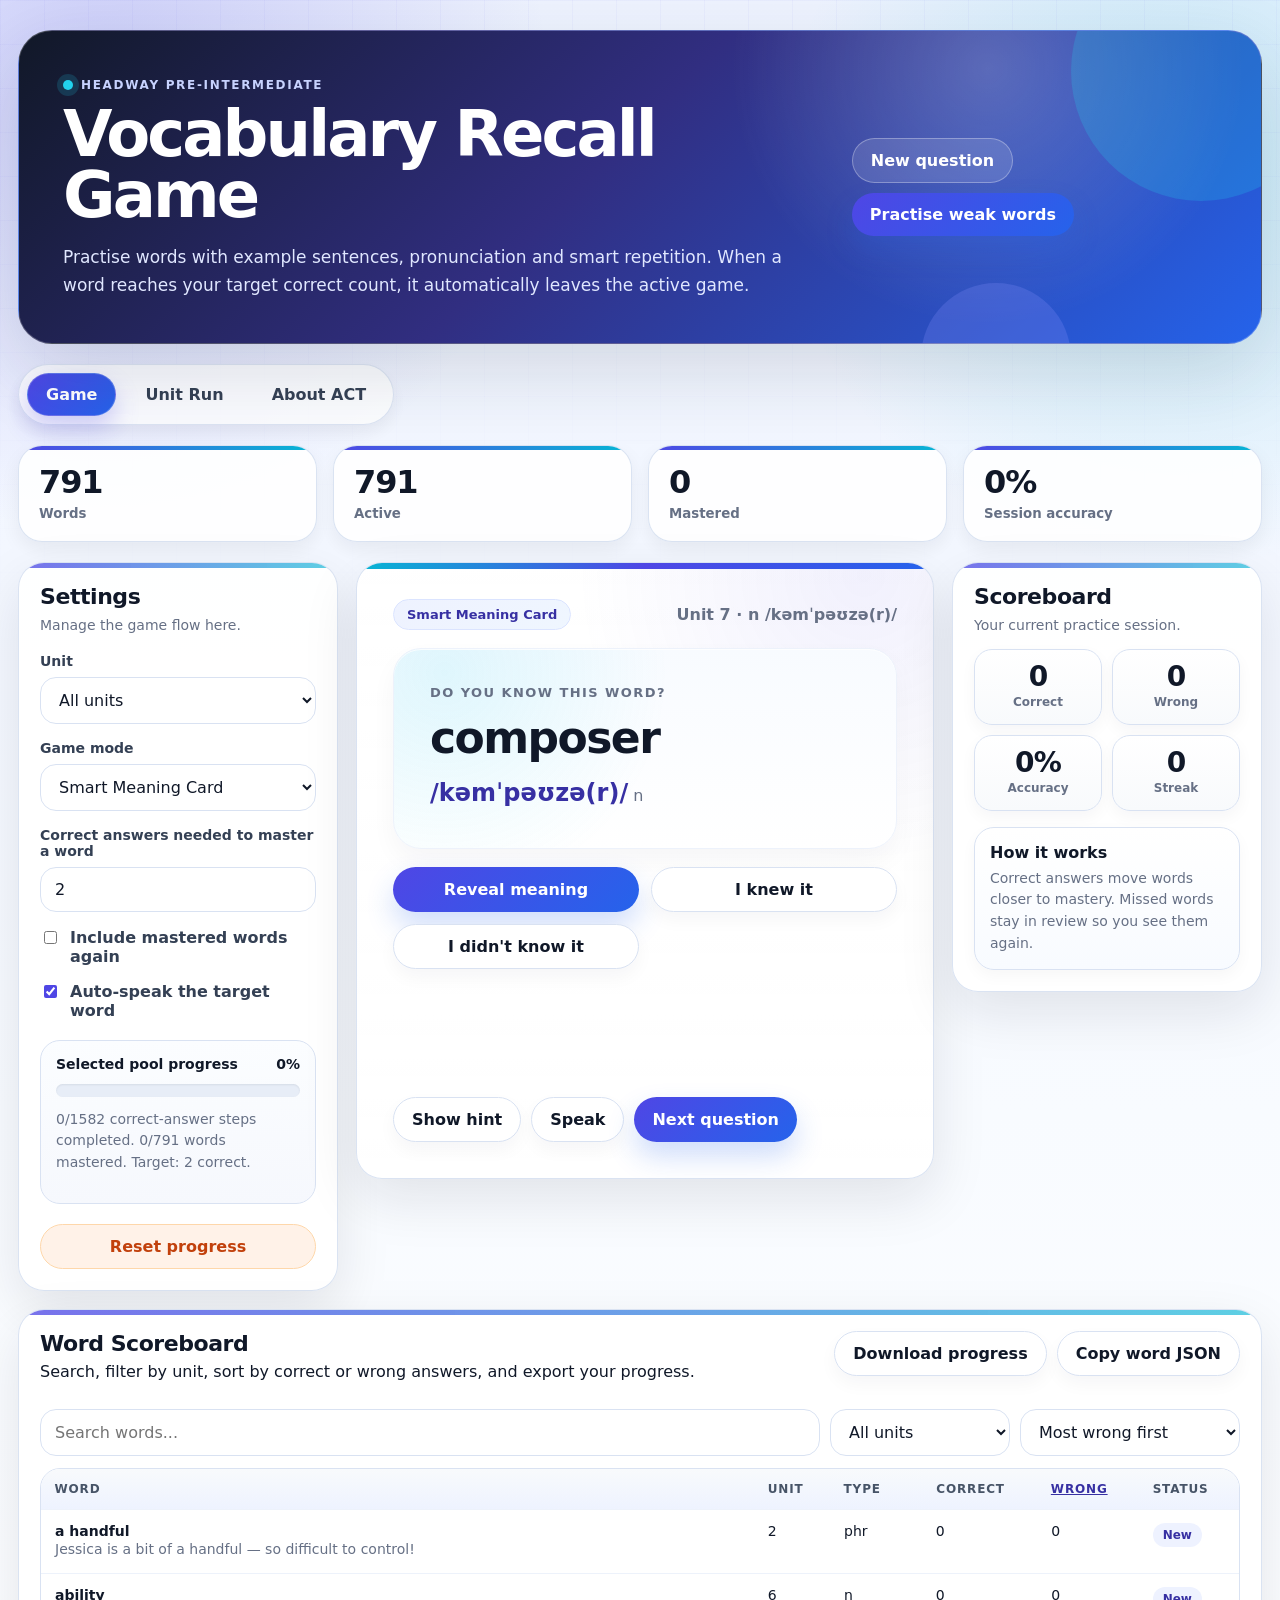
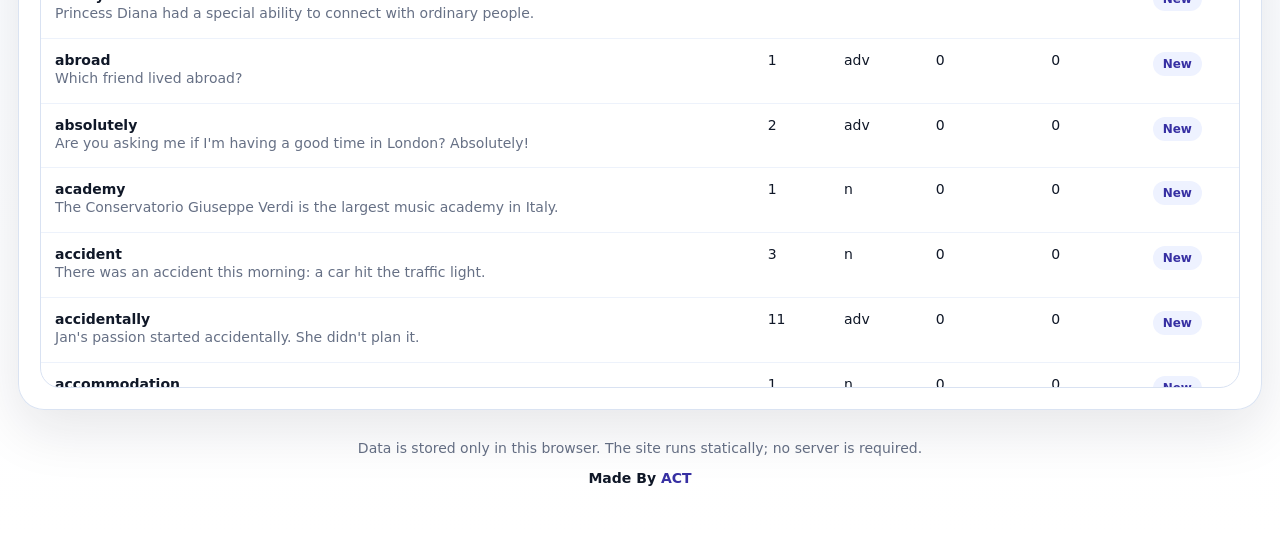
==== commit 29db3ff3: "Add files via upload" ====
--- a/vocabulary-game/index.html
+++ b/vocabulary-game/index.html
@@ -91,22 +91,19 @@
         </section>
 
         <aside class="panel session-panel">
-          <div class="panel-heading">
+          <div class="panel-heading scoreboard-heading">
             <h2>Scoreboard</h2>
-            <p>Session and word-level progress.</p>
-          </div>
-          <div class="score-mini">
+            <p>Your current practice session.</p>
+          </div>
+          <div class="score-mini score-mini-compact">
             <div><strong id="sessionCorrect">0</strong><span>Correct</span></div>
             <div><strong id="sessionWrong">0</strong><span>Wrong</span></div>
+            <div><strong id="sessionAccuracyMini">0%</strong><span>Accuracy</span></div>
             <div><strong id="sessionStreak">0</strong><span>Streak</span></div>
           </div>
-          <div class="tip-card">
-            <strong>Study logic</strong>
-            <p>New and missed words appear more often. A word leaves the active game after it reaches your correct-answer target.</p>
-          </div>
-          <div class="tip-card english-only">
-            <strong>English-only learning</strong>
-            <p>Definitions, examples, pronunciation and hints are kept in English.</p>
+          <div class="scoreboard-note">
+            <strong>How it works</strong>
+            <p>Correct answers move words closer to mastery. Missed words stay in review so you see them again.</p>
           </div>
         </aside>
       </main>
--- a/vocabulary-game/styles.css
+++ b/vocabulary-game/styles.css
@@ -533,3 +533,440 @@
 @media (max-width: 480px) {
   .run-hero-stats, .run-result-grid, .run-mini-score { grid-template-columns: 1fr; }
 }
+
+/* Small scoreboard refresh: simpler, clearer session snapshot. */
+.scoreboard-heading p { margin-bottom: 12px; }
+.score-mini-compact {
+  grid-template-columns: repeat(2, minmax(0, 1fr));
+}
+.score-mini-compact div {
+  text-align: center;
+  min-height: 76px;
+}
+.scoreboard-note {
+  border: 1px solid var(--line);
+  border-radius: 20px;
+  padding: 15px;
+  background: linear-gradient(180deg, #ffffff, #f8fbff);
+  box-shadow: 0 6px 16px rgba(16, 24, 40, .035);
+}
+.scoreboard-note p {
+  margin: 6px 0 0;
+  color: var(--muted);
+  font-size: 14px;
+  line-height: 1.55;
+}
+.run-celebration-card {
+  display: flex;
+  gap: 14px;
+  align-items: flex-start;
+  border: 1px solid #c7d2fe;
+  border-radius: 22px;
+  padding: 16px;
+  margin-bottom: 14px;
+  background: linear-gradient(180deg, #ffffff, #eef2ff);
+  box-shadow: 0 10px 24px rgba(79, 70, 229, .08);
+}
+.run-celebration-icon {
+  display: grid;
+  place-items: center;
+  width: 44px;
+  height: 44px;
+  flex: 0 0 auto;
+  border-radius: 16px;
+  background: #ffffff;
+  border: 1px solid #dbe4ff;
+  font-size: 24px;
+}
+.run-celebration-card strong {
+  display: block;
+  margin-bottom: 6px;
+  font-size: 16px;
+}
+.run-celebration-card p {
+  margin: 0;
+  color: var(--muted);
+  line-height: 1.5;
+  font-size: 14px;
+}
+@media (max-width: 480px) {
+  .score-mini-compact { grid-template-columns: 1fr; }
+}
+
+/* Mobile play-focus refinements: keep desktop unchanged, make the question card the main focus on phones. */
+@media (max-width: 760px) {
+  body {
+    background:
+      radial-gradient(circle at 12% 0%, rgba(79, 70, 229, .15), transparent 18rem),
+      linear-gradient(180deg, #f5f7ff 0%, #ffffff 72%);
+  }
+
+  .page-shell {
+    width: min(100% - 12px, 1440px);
+    padding: 8px 0 28px;
+  }
+
+  .site-header {
+    padding: 16px;
+    border-radius: 22px;
+    box-shadow: 0 12px 28px rgba(16, 24, 40, .09);
+  }
+
+  .eyebrow {
+    margin-bottom: 8px;
+    font-size: 10px;
+    letter-spacing: .11em;
+  }
+
+  h1 {
+    font-size: 28px;
+    line-height: 1.02;
+    margin-bottom: 8px;
+  }
+
+  .subtitle {
+    font-size: 13px;
+    line-height: 1.45;
+  }
+
+  .header-actions {
+    margin-top: 12px;
+    gap: 8px;
+  }
+
+  .primary-button,
+  .ghost-button,
+  .danger-button {
+    padding: 10px 13px;
+    font-size: 13px;
+  }
+
+  .page-tabs {
+    margin: 10px 0;
+    padding: 5px;
+    gap: 5px;
+    border-radius: 18px;
+  }
+
+  .page-tab {
+    padding: 9px 10px;
+    font-size: 13px;
+  }
+
+  .stats-strip {
+    grid-template-columns: repeat(4, minmax(0, 1fr));
+    gap: 6px;
+    margin: 8px 0 10px;
+  }
+
+  .stats-strip article {
+    padding: 9px 5px;
+    border-radius: 14px;
+    text-align: center;
+    box-shadow: none;
+  }
+
+  .stats-strip article::before {
+    height: 2px;
+  }
+
+  .stats-strip span {
+    font-size: 17px;
+  }
+
+  .stats-strip small {
+    margin-top: 4px;
+    font-size: 9px;
+    line-height: 1.15;
+  }
+
+  .app-grid,
+  .run-layout {
+    gap: 10px;
+  }
+
+  .game-card {
+    padding: 14px;
+    border-radius: 24px;
+    min-height: auto;
+    box-shadow: 0 18px 42px rgba(16, 24, 40, .13);
+  }
+
+  .game-card::before {
+    height: 5px;
+  }
+
+  .game-card-top {
+    margin-bottom: 10px;
+  }
+
+  .badge {
+    padding: 6px 10px;
+    font-size: 12px;
+  }
+
+  .word-meta {
+    font-size: 12px;
+  }
+
+  .question-area {
+    min-height: 175px;
+    padding: 18px;
+    margin-bottom: 12px;
+    border-radius: 22px;
+  }
+
+  .question-label {
+    font-size: 11px;
+    margin-bottom: 9px;
+  }
+
+  .question-text {
+    font-size: clamp(28px, 10vw, 42px);
+    line-height: 1.1;
+  }
+
+  .question-subtext {
+    font-size: 14px;
+    line-height: 1.45;
+  }
+
+  .type-clue-text {
+    font-size: clamp(20px, 7vw, 30px);
+    line-height: 1.25;
+  }
+
+  .phonetic {
+    font-size: 20px;
+  }
+
+  .options-area {
+    gap: 9px;
+  }
+
+  .option-button {
+    min-height: 54px;
+    padding: 12px 13px;
+    border-radius: 16px;
+    font-size: 14px;
+  }
+
+  .feedback-area {
+    min-height: 54px;
+    margin: 10px 0;
+  }
+
+  .feedback-box {
+    padding: 11px 12px;
+    border-radius: 16px;
+    font-size: 13px;
+    line-height: 1.4;
+  }
+
+  .game-actions {
+    gap: 7px;
+  }
+
+  .game-actions button {
+    flex: 1 1 auto;
+  }
+
+  .panel {
+    padding: 14px;
+    border-radius: 20px;
+    box-shadow: 0 10px 24px rgba(16, 24, 40, .07);
+  }
+
+  .panel::before {
+    height: 3px;
+  }
+
+  .panel-heading h2 {
+    font-size: 17px;
+  }
+
+  .panel-heading p,
+  .scoreboard-note,
+  .table-header p,
+  .run-hero-panel p {
+    display: none;
+  }
+
+  .field-label {
+    margin: 10px 0 6px;
+    font-size: 12px;
+  }
+
+  select,
+  input,
+  textarea {
+    border-radius: 13px;
+    padding: 10px 12px;
+    font-size: 14px;
+  }
+
+  .check-row {
+    margin: 10px 0;
+    font-size: 13px;
+  }
+
+  .progress-box {
+    margin: 12px 0;
+    padding: 11px;
+    border-radius: 16px;
+  }
+
+  .progress-top {
+    font-size: 12px;
+  }
+
+  .progress-track {
+    height: 10px;
+    margin: 8px 0;
+  }
+
+  .muted {
+    font-size: 12px;
+    margin-bottom: 8px;
+  }
+
+  .session-panel .panel-heading {
+    margin-bottom: 8px;
+  }
+
+  .score-mini-compact,
+  .score-mini {
+    grid-template-columns: repeat(4, minmax(0, 1fr));
+    gap: 6px;
+    margin-bottom: 0;
+  }
+
+  .score-mini div,
+  .score-mini-compact div {
+    min-height: auto;
+    padding: 9px 4px;
+    border-radius: 14px;
+  }
+
+  .score-mini strong {
+    font-size: 19px;
+  }
+
+  .score-mini span {
+    font-size: 9px;
+    line-height: 1.1;
+  }
+
+  .management-grid {
+    margin-top: 10px;
+  }
+
+  .table-panel {
+    opacity: .92;
+  }
+
+  .table-header h2 {
+    font-size: 17px;
+  }
+
+  .row-actions {
+    gap: 7px;
+    margin-top: 8px;
+  }
+
+  .table-scroll {
+    max-height: 360px;
+    border-radius: 16px;
+  }
+
+  .run-hero-panel {
+    margin: 10px 0;
+    padding: 13px;
+    border-radius: 20px;
+  }
+
+  .run-hero-panel h2 {
+    font-size: 22px;
+    margin-bottom: 0;
+  }
+
+  .run-hero-stats {
+    grid-template-columns: repeat(2, minmax(0, 1fr));
+    gap: 6px;
+    margin-top: 10px;
+  }
+
+  .run-hero-stats article,
+  .run-mini-score div,
+  .run-result-grid article {
+    padding: 9px 5px;
+    border-radius: 14px;
+    text-align: center;
+    box-shadow: none;
+  }
+
+  .run-hero-stats strong,
+  .run-mini-score strong,
+  .run-result-grid strong {
+    font-size: 19px;
+  }
+
+  .run-hero-stats span,
+  .run-mini-score span,
+  .run-result-grid span {
+    font-size: 9px;
+    line-height: 1.1;
+  }
+
+  .run-setup-panel {
+    padding-bottom: 12px;
+  }
+
+  .run-game-card {
+    min-height: auto;
+  }
+
+  .run-mini-score {
+    grid-template-columns: repeat(3, minmax(0, 1fr));
+    gap: 6px;
+  }
+}
+
+@media (max-width: 480px) {
+  .site-header .header-actions button {
+    flex: 1 1 100%;
+  }
+
+  .stats-strip {
+    grid-template-columns: repeat(4, minmax(0, 1fr));
+  }
+
+  .game-card-top {
+    align-items: flex-start;
+    flex-direction: row;
+    flex-wrap: wrap;
+  }
+
+  .question-area {
+    min-height: 188px;
+  }
+
+  .game-actions {
+    display: grid;
+    grid-template-columns: repeat(3, minmax(0, 1fr));
+  }
+
+  .game-actions button {
+    width: 100%;
+    padding-inline: 8px;
+  }
+
+  .score-mini-compact,
+  .score-mini {
+    grid-template-columns: repeat(4, minmax(0, 1fr));
+  }
+
+  .session-panel {
+    opacity: .95;
+  }
+}
